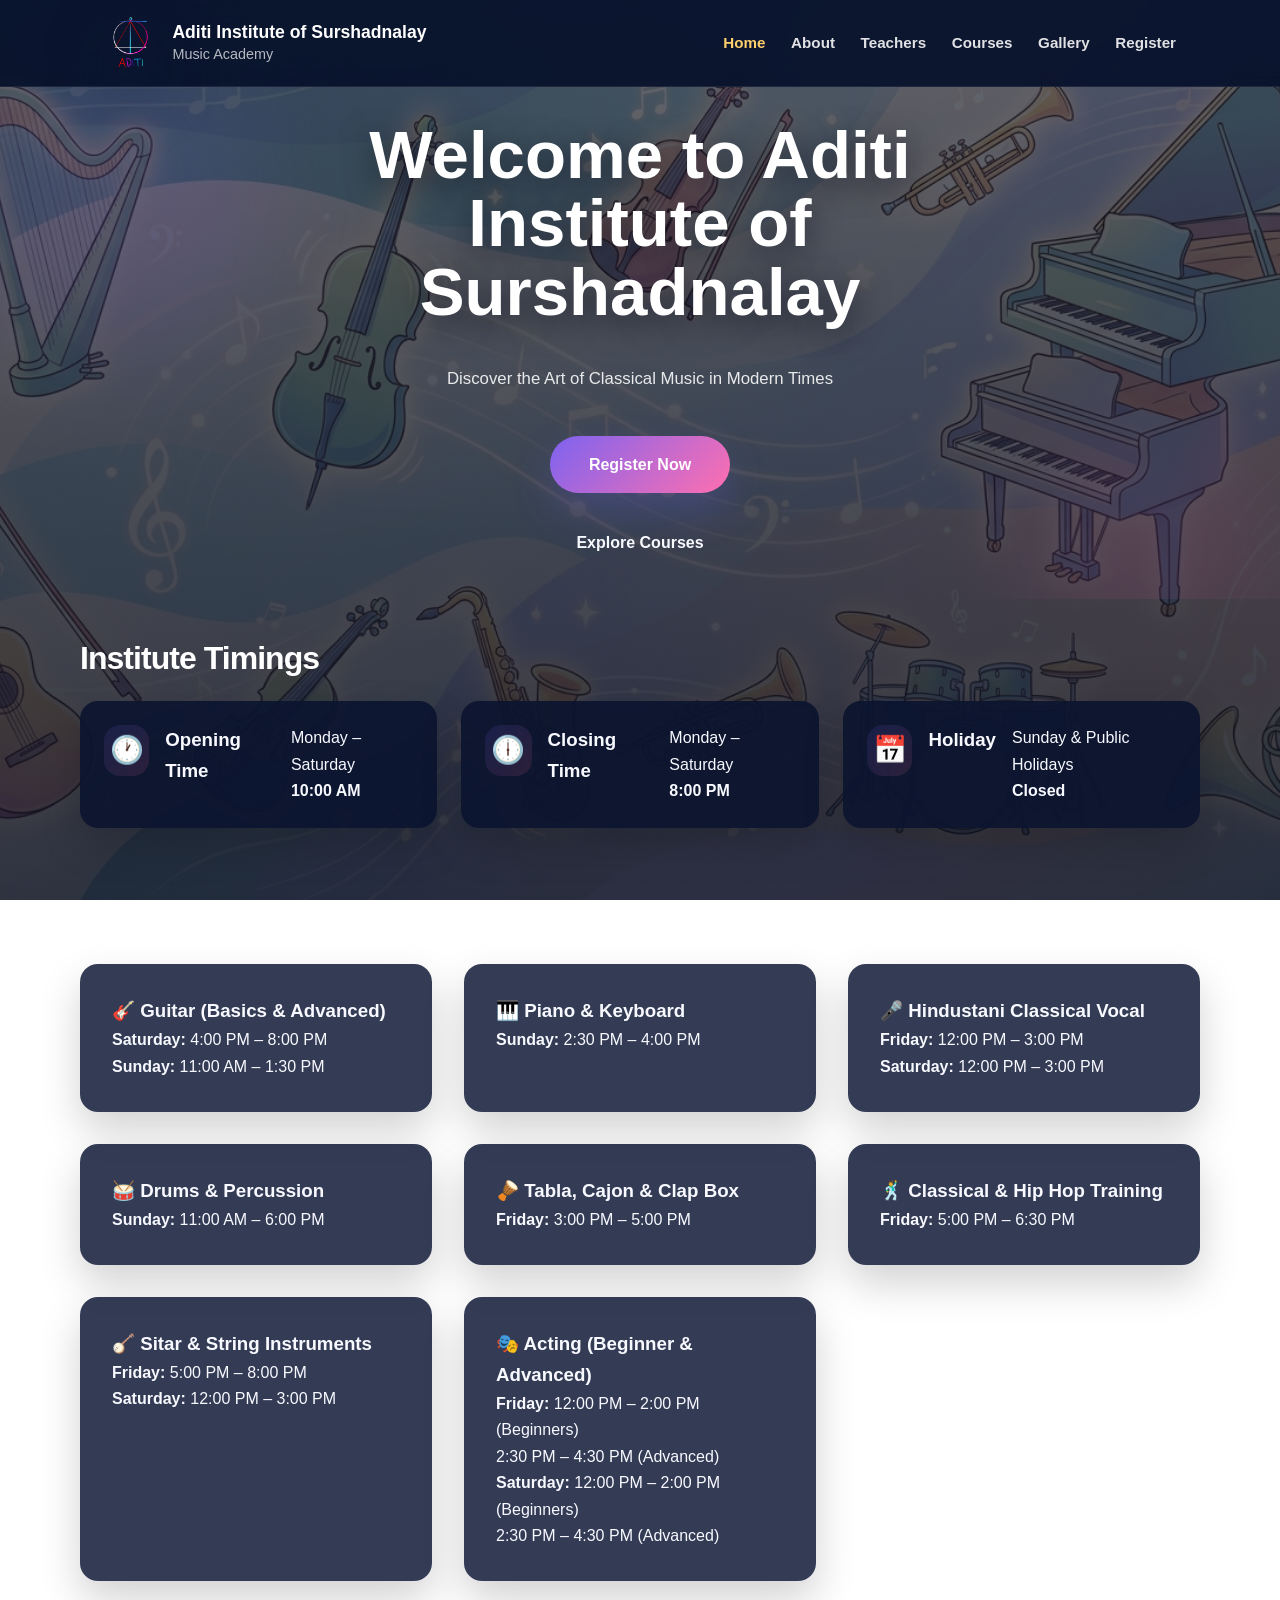
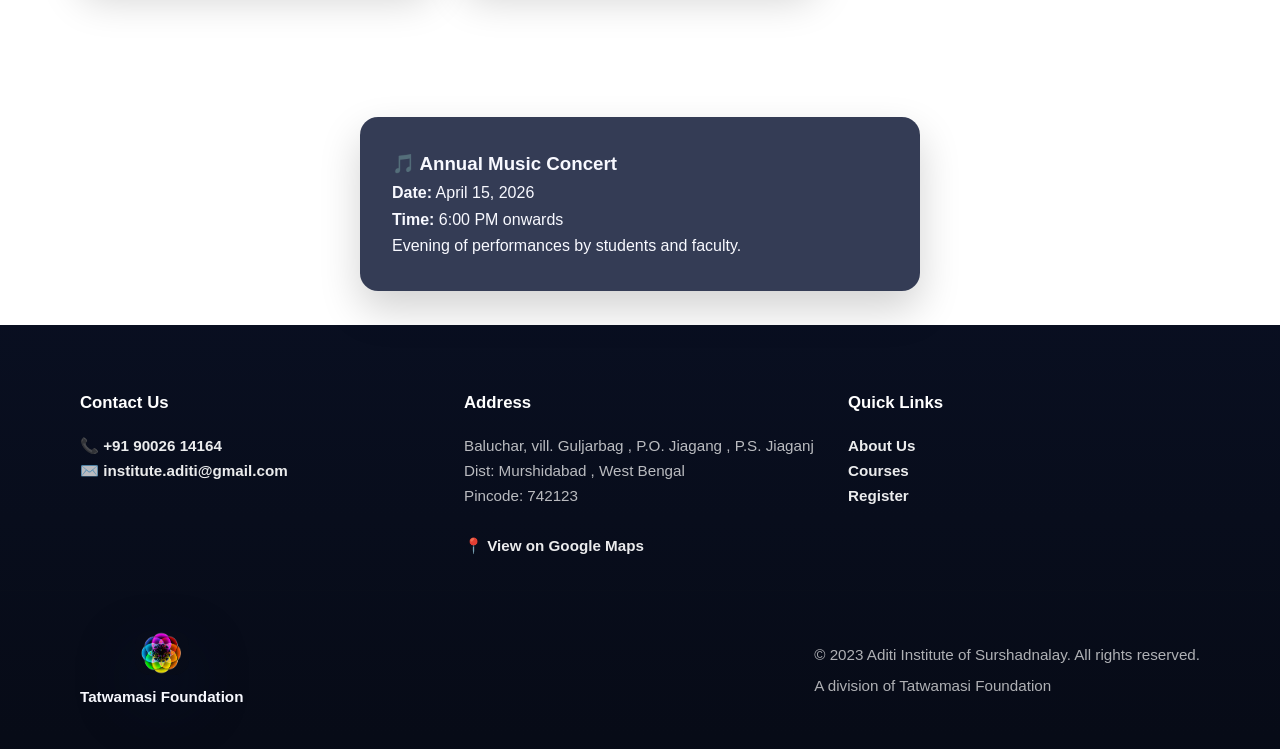
==== index.html @ 3c6cc8d9 "Initial commit" ====
<!DOCTYPE html>
<html lang="en">

<head>
    <meta charset="UTF-8">
    <meta name="viewport" content="width=device-width, initial-scale=1.0">
    <title>Aditi Institute of Surshadnalay - Music Academy</title>
    <link rel="stylesheet" href="css/style.css">
</head>

<body>
    <!-- Navigation Bar -->
    <nav>
        <div class="nav-container">
                        <div class="logos">
                <img src="images/Aditi.png" alt="Aditi Institute of Surshadnalay logo" class="nav-logo" />
                <div class="logo">
                    <div class="logo-text-1">Aditi Institute of Surshadnalay</div>
                    <div class="logo-text-2">Music Academy</div>
                </div>
            </div>
            <button class="hamburger" id="hamburger" aria-label="Toggle menu" aria-expanded="false">
                <span></span>
                <span></span>
                <span></span>
            </button>
            <ul class="nav-links" id="navLinks">
                <li><a href="index.html" class="active">Home</a></li>
                <li><a href="about.html">About</a></li>
                <li><a href="teachers.html">Teachers</a></li>
                <li><a href="courses.html">Courses</a></li>
                <li><a href="gallery.html">Gallery</a></li>
                <li><a href="register.html">Register</a></li>
            </ul>
        </div>
    </nav>

    <!-- Hero -->
    <section class="hero">
        <div class="hero-content">
            <h1>Welcome to Aditi Institute of Surshadnalay</h1>
            <p>Discover the Art of Classical Music in Modern Times</p>
            <a href="register.html" class="cta-button primary">Register Now</a>
            <a href="courses.html" class="cta-button">Explore Courses</a>
        </div>
    </section>

    <!-- Timings -->
    <section class="container">
        <h2 class="section-title">Institute Timings</h2>

        <div class="info-grid">
            <div class="info-box">
                <div class="info-icon">🕐</div>
                <h3>Opening Time</h3>
                <p>Monday – Saturday<br><strong>10:00 AM</strong></p>
            </div>

            <div class="info-box">
                <div class="info-icon">🕕</div>
                <h3>Closing Time</h3>
                <p>Monday – Saturday<br><strong>8:00 PM</strong></p>
            </div>

            <div class="info-box">
                <div class="info-icon">📅</div>
                <h3>Holiday</h3>
                <p>Sunday & Public Holidays<br><strong>Closed</strong></p>
            </div>
        </div>
    </section>

    <!-- Subjects -->
    <section class="container">
        <h2 class="section-title">Subjects & Timings</h2>

        <div class="grid-container grid-3">

            <div class="card">
                <h3>🎸 Guitar (Basics & Advanced)</h3>
                <p><strong>Saturday:</strong> 4:00 PM – 8:00 PM</p>
                <p><strong>Sunday:</strong> 11:00 AM – 1:30 PM</p>
            </div>

            <div class="card">
                <h3>🎹 Piano & Keyboard</h3>
                <p><strong>Sunday:</strong> 2:30 PM – 4:00 PM</p>
            </div>

            <div class="card">
                <h3>🎤 Hindustani Classical Vocal</h3>
                <p><strong>Friday:</strong> 12:00 PM – 3:00 PM</p>
                <p><strong>Saturday:</strong> 12:00 PM – 3:00 PM</p>
            </div>

            <div class="card">
                <h3>🥁 Drums & Percussion</h3>
                <p><strong>Sunday:</strong> 11:00 AM – 6:00 PM</p>
            </div>

            <div class="card">
                <h3>🪘 Tabla, Cajon & Clap Box</h3>
                <p><strong>Friday:</strong> 3:00 PM – 5:00 PM</p>
            </div>

            <div class="card">
                <h3>🕺 Classical & Hip Hop Training</h3>
                <p><strong>Friday:</strong> 5:00 PM – 6:30 PM</p>
            </div>

            <div class="card">
                <h3>🪕 Sitar & String Instruments</h3>
                <p><strong>Friday:</strong> 5:00 PM – 8:00 PM</p>
                <p><strong>Saturday:</strong> 12:00 PM – 3:00 PM</p>
            </div>

            <div class="card">
                <h3>🎭 Acting (Beginner & Advanced)</h3>
                <p><strong>Friday:</strong> 12:00 PM – 2:00 PM (Beginners)<br>
                   2:30 PM – 4:30 PM (Advanced)</p>
                <p><strong>Saturday:</strong> 12:00 PM – 2:00 PM (Beginners)<br>
                   2:30 PM – 4:30 PM (Advanced)</p>
            </div>

        </div>
    </section>

    <!-- Events -->
    <section class="container">
        <h2 class="section-title">Upcoming Events</h2>

        <div class="grid-container grid-3">
            <div class="card">
                <h3>🎵 Annual Music Concert</h3>
                <p><strong>Date:</strong> April 15, 2026</p>
                <p><strong>Time:</strong> 6:00 PM onwards</p>
                <p>Evening of performances by students and faculty.</p>
            </div>
        </div>
    </section>


    <!-- Footer -->
    <footer>
        <div class="footer-content">
            <div class="footer-section">
                <h3>Contact Us</h3>
                <p>📞 <a href="tel:+919002614164">+91 90026 14164</a></p>
                <p>✉️ <a href="mailto:institute.aditi@gmail.com">institute.aditi@gmail.com</a></p>
            </div>
            <div class="footer-section">
                <h3>Address</h3>
                    <p> Baluchar, vill. Guljarbag , P.O. Jiagang , P.S. Jiaganj <br>
                     Dist: Murshidabad , West Bengal<br>
                     Pincode: 742123<br>
                    <br>
                   <a href="https://maps.app.goo.gl/dd89khhMSB8v2PuB8" target="_blank">📍 View on Google Maps</a>
                    </p>
            </div>
            <div class="footer-section">
                <h3>Quick Links</h3>
                <p><a href="about.html">About Us</a></p>
                <p><a href="courses.html">Courses</a></p>
                <p><a href="register.html">Register</a></p>
            </div>
        </div>
        <div class="footer-divider"></div>
                <div class="footer-bottom">
            <div class="footer-brand">
                <img src="images/Tatwamasi%20Foundation.png" alt="Tatwamasi Foundation logo" />
                <p class="footer-brand-name">Tatwamasi Foundation</p>
            </div>
            <div class="footer-text">
                <p>© 2023 Aditi Institute of Surshadnalay. All rights reserved.</p>
                <p>A division of Tatwamasi Foundation</p>
            </div>
        </div>
    </footer>
    <script>
        const hamburger = document.getElementById('hamburger');
        const navLinks = document.getElementById('navLinks');
        
        hamburger.addEventListener('click', function() {
            hamburger.classList.toggle('active');
            navLinks.classList.toggle('active');
            hamburger.setAttribute('aria-expanded', hamburger.classList.contains('active'));
        });
        
        // Close menu when a link is clicked
        navLinks.querySelectorAll('a').forEach(link => {
            link.addEventListener('click', function() {
                hamburger.classList.remove('active');
                navLinks.classList.remove('active');
                hamburger.setAttribute('aria-expanded', 'false');
            });
        });
    </script>
</body> 

</html>
---- css/style.css ----
/* Modern Music School Landing Page Styles */

:root {
  --color-primary: #7d63f0;
  --color-secondary: #ff6fb0;
  --color-accent: #ffcf6b;
  --color-bg: #061129;
  --color-surface: rgba(6, 16, 36, 0.86);
  --color-surface-strong: rgba(255, 255, 255, 0.96);
  --color-text: #f8f9ff;
  --color-muted: rgba(255,255,255,0.78);
  --shadow-soft: 0 24px 60px rgba(8, 22, 56, 0.35);
  --shadow-card: 0 18px 40px rgba(0, 0, 0, 0.18);
  --radius: 28px;
  --radius-sm: 18px;
  --max-width: 1180px;
}

/* Core Reset */
* {
  box-sizing: border-box;
  margin: 0;
  padding: 0;
}

html {
  scroll-behavior: smooth;
}

html,
body {
  overflow-x: hidden;
}

body {
  margin: 0;
  min-height: 100%;
  font-family: 'Poppins', sans-serif;
  /* darker overlay to improve contrast with background image */
  background: linear-gradient(180deg, rgba(5, 10, 31, 0.61), rgba(6, 10, 28, 0.81)),
              url("../images/background.jpg") center/cover no-repeat;
  background-attachment: fixed;
  color: var(--color-text);
  line-height: 1.65;
}

@media (max-width: 640px) {
  body {
    background-position: center top;
    background-attachment: scroll;
  }
}

img {
  max-width: 100%;
  display: block;
}

a {
  color: inherit;
  text-decoration: none;
}

button,
input,
textarea,
select {
  font: inherit;
}

/* Utility classes */
.container {
  width: min(1120px, calc(100% - 3rem));
  margin: 0 auto;
  padding: 4rem 0;
}

.section-title {
  font-size: clamp(2rem, 2.5vw, 3rem);
  margin: 0 0 1rem;
  letter-spacing: -0.03em;
  font-weight: 800;
  color: #fff;
}

.text-muted {
  color: var(--color-muted);
}

.card p,
.course-description,
.footer-section p,
.hero-content p,
.teacher-card p,
.clean-list li {
  overflow-wrap: anywhere;
  word-break: normal;
}

.btn,
.cta-button {
  display: inline-flex;
  align-items: center;
  justify-content: center;
  gap: 0.5rem;
  padding: 0.95rem 2rem;
  border-radius: 50px;
  border: none;
  cursor: pointer;
  font-weight: 700;
  transition: transform 0.35s ease, box-shadow 0.35s ease, filter 0.35s ease;
  text-decoration: none;
}

.btn-primary,
.cta-button.primary {
  color: #fff;
  background: linear-gradient(135deg, var(--color-primary), var(--color-secondary));
  box-shadow: 0 18px 40px rgba(108, 99, 255, 0.22);
}

.btn-secondary,
.cta-button.secondary {
  color: #fff;
  background: linear-gradient(135deg, #ffd166, #ff8da8);
  box-shadow: 0 18px 34px rgba(255, 101, 132, 0.18);
}

.btn:hover,
.cta-button:hover {
  transform: translateY(-2px) scale(1.02);
}

.btn:focus,
.cta-button:focus {
  outline: none;
  box-shadow: 0 0 0 4px rgba(108, 99, 255, 0.14);
}

.card {
  position: relative;
  background: rgba(8, 18, 48, 0.82);
  border-radius: var(--radius-sm);
  padding: 2rem;
  box-shadow: var(--shadow-card);
  transition: transform 0.35s ease, box-shadow 0.35s ease;
  color: var(--color-text);
}

.card:hover {
  transform: translateY(-6px);
  box-shadow: 0 24px 45px rgba(0, 0, 0, 0.24);
}

.glass-card {
  background: rgba(12, 24, 56, 0.78);
  backdrop-filter: blur(18px);
  border: 1px solid rgba(255, 255, 255, 0.08);
}

.grid-container {
  display: grid;
  gap: 2rem;
}

.info-grid {
  display: grid;
  grid-template-columns: repeat(3, minmax(0, 1fr));
  gap: 1.5rem;
}

.grid-2 {
  grid-template-columns: repeat(2, minmax(0, 1fr));
}

.grid-3 {
  grid-template-columns: repeat(3, minmax(0, 1fr));
}

.grid-container.grid-3:has(> :only-child) {
  grid-template-columns: minmax(280px, 560px);
  justify-content: center;
}

.grid-4 {
  grid-template-columns: repeat(4, minmax(0, 1fr));
}

.section {
  padding: 5rem 0;
}

.section-bleed {
  padding: 5rem 0 3rem;
}

.fade-in {
  opacity: 0;
  transform: translateY(24px);
  animation: fadeInUp 0.9s ease forwards;
}

@keyframes fadeInUp {
  to {
    opacity: 1;
    transform: translateY(0);
  }
}

@keyframes float {
  0%, 100% {
    transform: translateY(0px);
  }
  50% {
    transform: translateY(-12px);
  }
}

/* Navigation */
nav {
  position: sticky;
  top: 0;
  z-index: 50;
  background: rgba(7, 17, 43, 0.92);
  backdrop-filter: blur(16px);
  border-bottom: 1px solid rgba(255, 255, 255, 0.08);
}

.nav-container {
  display: flex;
  align-items: center;
  justify-content: space-between;
  gap: 1rem;
  width: min(1120px, calc(100% - 3rem));
  margin: 0 auto;
  padding: 1rem 1.5rem;
}

.logos {
  display: flex;
  align-items: center;
  gap: 0.9rem;
  flex-shrink: 0;
  min-width: 0;
}

.nav-logo {
  width: 54px;
  height: 54px;
  object-fit: contain;
  object-position: center;
  background: rgba(0, 0, 0, 0);
  border-radius: 14px;
  box-shadow: var(--shadow-soft);
}

.logo {
  display: flex;
  flex-direction: column;
  gap: 0.1rem;
  min-width: 0;
}

.logo-text-1 {
  font-size: 1.1rem;
  font-weight: 800;
  color: #fff;
  line-height: 1.2;
  overflow-wrap: anywhere;
}

.logo-text-2 {
  font-size: 0.9rem;
  color: rgba(255, 255, 255, 0.7);
  line-height: 1.3;
}

.nav-links {
  display: flex;
  align-items: center;
  gap: 1.6rem;
  padding: 0;
  margin: 0;
  list-style: none;
}

.nav-links a {
  font-size: 0.95rem;
  font-weight: 600;
  color: rgba(255, 255, 255, 0.88);
  padding: 0.5rem 0;
  transition: color 0.3s ease, transform 0.3s ease;
}

.nav-links a:hover,
.nav-links a.active {
  color: var(--color-accent);
  font-weight: 700;
  transform: translateY(-1px);
}

/* Hamburger Menu Button */
.hamburger {
  display: none;
  flex-direction: column;
  gap: 5px;
  background: none;
  border: none;
  cursor: pointer;
  padding: 0.5rem;
  align-items: center;
  justify-content: center;
  transition: transform 0.3s ease;
}

.hamburger:hover {
  transform: scale(1.1);
}

.hamburger span {
  width: 26px;
  height: 3px;
  background-color: var(--color-text);
  border-radius: 2px;
  transition: all 0.3s ease;
  display: block;
}

.hamburger.active span:nth-child(1) {
  transform: rotate(45deg) translate(9px, 9px);
}

.hamburger.active span:nth-child(2) {
  opacity: 0;
}

.hamburger.active span:nth-child(3) {
  transform: rotate(-45deg) translate(8px, -8px);
}

/* Desktop Navigation */
@media (min-width: 901px) {
  .hamburger {
    display: none !important;
  }

  .nav-links {
    position: static !important;
    max-height: none !important;
    background: none !important;
    backdrop-filter: none !important;
    flex-direction: row !important;
    width: auto !important;
    gap: 1.6rem !important;
    padding: 0 !important;
    border-bottom: none !important;
    overflow: visible !important;
  }

  .nav-links li {
    width: auto !important;
    list-style: none;
  }

  .nav-links a {
    padding: 0.5rem 0 !important;
    border-bottom: none !important;
  }
}

/* Hero Section */
.hero {
  min-height: clamp(55vh, 65vh, 80vh);
  display: grid;
  place-items: center;
  padding: 4rem 0 3rem;
  position: relative;
  overflow: hidden;
}

.hero::before,
.hero::after {
  content: '';
  position: absolute;
  border-radius: 50%;
  filter: blur(60px);
  opacity: 0.55;
}

.hero::before {
  width: 320px;
  height: 320px;
  top: -60px;
  left: -50px;
  background: rgba(139, 103, 255, 0.22);
}

.hero::after {
  width: 240px;
  height: 240px;
  bottom: -70px;
  right: 10px;
  background: rgba(255, 90, 184, 0.18);
}

.hero-content {
  display: grid;
  place-items: center;
  gap: 1.75rem;
  width: min(760px, calc(100% - 2rem));
  margin: 0 auto;
  text-align: center;
  position: relative;
  z-index: 1;
  padding: 0 1rem;
}

.hero-content h1 {
  font-size: clamp(3rem, 6vw, 4.2rem);
  margin: 0;
  line-height: 1.02;
  color: #fff;
  text-shadow: 0 8px 30px rgba(3,8,20,0.55);
}

.hero-content p {
  margin: 1.4rem 0 2rem;
  font-size: 1.05rem;
  color: rgba(255, 255, 255, 0.88);
  max-width: 42rem;
  line-height: 1.75;
}

.hero-content .cta-button {
  min-width: 180px;
}

.hero-badge {
  position: absolute;
  bottom: -10px;
  left: -10px;
  background: rgba(255, 255, 255, 0.08);
  border: 1px solid rgba(255, 255, 255, 0.12);
  border-radius: 24px;
  padding: 1rem 1.2rem;
  box-shadow: var(--shadow-card);
  display: inline-flex;
  align-items: center;
  gap: 0.75rem;
}

.hero-badge span {
  font-size: 0.9rem;
  font-weight: 700;
  color: var(--color-accent);
}

/* Features Section */
.features {
  padding-top: 3rem;
}

.feature-card {
  padding: 2rem;
  min-height: 280px;
}

.feature-card h3 {
  margin: 1.3rem 0 0.8rem;
  font-size: 1.35rem;
}

.feature-card p {
  margin: 0;
  color: var(--color-muted);
}

.info-box {
  display: flex;
  align-items: flex-start;
  gap: 1rem;
  background: rgba(11, 20, 47, 0.92);
  border-radius: var(--radius-sm);
  padding: 1.5rem;
  box-shadow: var(--shadow-card);
}

.info-icon {
  font-size: 1.7rem;
  width: 3.2rem;
  height: 3.2rem;
  display: grid;
  place-items: center;
  border-radius: 16px;
  background: linear-gradient(135deg, rgba(108, 99, 255, 0.12), rgba(255, 101, 132, 0.12));
}

/* Teacher page */
.teacher-card {
  display: grid;
  gap: 1rem;
  text-align: center;
  border-radius: var(--radius-sm);
  padding: 2rem;
  box-shadow: var(--shadow-card);
}

.teacher-image-container {
  width: 110px;
  height: 110px;
  margin: 0 auto;
  border-radius: 24px;
  overflow: hidden;
  background: linear-gradient(135deg, rgba(108, 99, 255, 0.12), rgba(255, 101, 132, 0.12));
  display: grid;
  place-items: center;
}

.teacher-image {
  width: 100%;
  height: 100%;
  object-fit: cover;
  display: block;
}

.teacher-name {
  margin: 0;
  font-size: 1.2rem;
  font-weight: 700;
}

.teacher-subject {
  margin: 0;
  color: var(--color-secondary);
  font-weight: 600;
}

/* Course page */
.courses-grid {
  display: grid;
  grid-template-columns: repeat(auto-fit, minmax(280px, 1fr));
  gap: 1.75rem;
}

.course-card {
  background: rgba(10, 20, 48, 0.94);
  border-radius: var(--radius-sm);
  padding: 2rem;
  box-shadow: var(--shadow-card);
  transition: transform 0.35s ease, box-shadow 0.35s ease;
  color: var(--color-text);
}

.course-card:hover {
  transform: translateY(-6px);
  box-shadow: 0 24px 45px rgba(0, 0, 0, 0.22);
}

.course-title {
  font-size: 1.25rem;
  font-weight: 800;
  color: #fff;
  margin-bottom: 0.85rem;
}

.course-description {
  margin: 0 0 1.2rem;
  color: rgba(255, 255, 255, 0.78);
  line-height: 1.75;
}

.course-info {
  display: flex;
  flex-wrap: wrap;
  gap: 0.75rem;
}

.course-timing,
.course-level {
  display: inline-flex;
  align-items: center;
  gap: 0.4rem;
  padding: 0.65rem 0.9rem;
  border-radius: 999px;
  background: rgba(139, 103, 255, 0.14);
  color: var(--color-accent);
  font-size: 0.95rem;
  font-weight: 600;
}

/* Gallery page */
.gallery-grid {
  display: grid;
  grid-template-columns: repeat(auto-fit, minmax(200px, 1fr));
  gap: 1.75rem;
  padding: 1rem 0;
  align-items: stretch;
}

.gallery-item {
  position: relative;
  border-radius: 12px;
  overflow: hidden;
  box-shadow: 0 8px 28px rgba(0, 0, 0, 0.28);
  cursor: pointer;
  transition: transform 0.28s ease, box-shadow 0.28s ease, border-color 0.28s ease;
  border: 1px solid rgba(255, 255, 255, 0.08);
  background: rgba(255, 255, 255, 0.03);
  z-index: 1;
  display: block;
  padding: 0;
  box-sizing: border-box;
  width: 100%;
  aspect-ratio: 4 / 3; /* uniform tile shape */
}

.gallery-item img {
  width: 100%;
  height: 100%;
  max-width: 100%;
  display: block;
  object-fit: cover; /* cropped, fills tile and keeps tiles separate */
  transition: transform 0.28s ease, filter 0.28s ease;
}

.gallery-overlay {
  z-index: 2;
}

.gallery-item::before {
  /* subtle separator to prevent visuals from blending */
  content: '';
  position: absolute;
  inset: 0;
  border-radius: 12px;
  pointer-events: none;
}

/* Make the first item in each 4-item group larger and span rows/columns */
.gallery-item.large-tile {
  grid-column: span 2;
  grid-row: span 2;
}

/* Apply large-tile behavior only on wide viewports to avoid packing issues */
@media (min-width: 1000px) {
  .gallery-item.large-tile {
    grid-column: span 2;
    grid-row: span 2;
  }
}

@media (max-width: 999px) {
  .gallery-item.large-tile {
    grid-column: span 1;
    grid-row: span 1;
  }
}

.gallery-item:hover img {
  transform: scale(1.015);
}

.gallery-item:hover {
  transform: translateY(-6px);
  box-shadow: 0 18px 42px rgba(0, 0, 0, 0.34);
  border-color: rgba(139, 103, 255, 0.14);
}

.gallery-overlay {
  position: absolute;
  inset: 0;
  background: linear-gradient(180deg, rgba(0, 0, 0, 0) 60%, rgba(6,12,24,0.78) 100%);
  opacity: 0;
  transform: translateY(12px);
  transition: opacity 0.36s ease, transform 0.36s ease;
  display: grid;
  place-items: end center;
  padding: 1.25rem;
  pointer-events: none;
  backdrop-filter: blur(4px);
}

.gallery-item:hover .gallery-overlay {
  opacity: 1;
  transform: translateY(0);
}

.gallery-overlay-text,
.gallery-overlay span {
  color: #fff;
  font-weight: 700;
  text-align: center;
  font-size: 1rem;
}

.lightbox-overlay {
  position: fixed;
  inset: 0;
  background: rgba(4, 10, 28, 0.95);
  z-index: 1000;
  display: none;
  place-items: center;
  padding: 1.5rem;
  cursor: zoom-out;
}

.lightbox-overlay.active {
  display: grid;
}

body.lightbox-open {
  overflow: hidden;
}

.lightbox-content {
  max-width: 1000px;
  width: 100%;
  max-height: 100%;
  display: grid;
  gap: 1rem;
  align-items: center;
  justify-items: center;
}

.lightbox-content img {
  max-width: 100%;
  max-height: 85vh;
  object-fit: contain;
  border-radius: 24px;
  box-shadow: var(--shadow-card);
}

.lightbox-caption {
  color: rgba(255, 255, 255, 0.92);
  font-size: 1rem;
  text-align: center;
  line-height: 1.5;
}

.lightbox-close {
  position: absolute;
  top: 1.2rem;
  right: 1.2rem;
  width: 44px;
  height: 44px;
  border-radius: 50%;
  border: none;
  background: rgba(255, 255, 255, 0.12);
  color: #fff;
  font-size: 1.2rem;
  cursor: pointer;
}

.lightbox-close:hover {
  background: rgba(255, 255, 255, 0.2);
}


/* About Section */
.about-content {
  display: grid;
  grid-template-columns: 1.05fr 0.95fr;
  gap: 3rem;
  align-items: center;
}

.about-text h2,
.about-text p {
  margin: 0;
}

.about-text p {
  margin: 1.4rem 0;
  color: var(--color-muted);
}

.clean-list {
  list-style: none;
  padding: 0;
  margin: 1.5rem 0 0;
  display: grid;
  gap: 0.9rem;
}

.clean-list li {
  padding-left: 1.4rem;
  position: relative;
  color: var(--color-text);
}

.clean-list li::before {
  content: '•';
  position: absolute;
  left: 0;
  color: var(--color-secondary);
}

.about-image {
  border-radius: 32px;
  overflow: hidden;
  box-shadow: var(--shadow-soft);
}

/* Teachers / Courses / Testimonials */
.team-grid,
.course-grid,
.testimonial-grid {
  display: grid;
  gap: 1.75rem;
}

.card-hero {
  display: grid;
  gap: 1rem;
}

.card-hero h3 {
  margin: 0;
}

.card-hero p {
  margin: 0;
  color: var(--color-muted);
}

.testimonial-card {
  padding: 2rem;
}

.testimonial-avatar {
  width: 72px;
  height: 72px;
  border-radius: 22px;
  margin-bottom: 1.2rem;
  background: linear-gradient(135deg, rgba(108, 99, 255, 0.16), rgba(255, 101, 132, 0.14));
  display: grid;
  place-items: center;
  font-size: 1.5rem;
}

.testimonial-card p {
  margin: 0 0 1rem;
  color: var(--color-muted);
}

.testimonial-card .author {
  font-weight: 700;
  color: var(--color-text);
}

/* Footer */
footer {
  background: linear-gradient(180deg, rgba(4,10,28,0.98), rgba(2,6,18,0.98));
  padding: 4rem 0 2.5rem;
}

.footer-content {
  width: min(1120px, calc(100% - 3rem));
  margin: 0 auto;
  display: grid;
  grid-template-columns: repeat(3, minmax(0, 1fr));
  gap: 2rem;
  align-items: start;
}

/* Accent outline for focused gallery items for clearer separation */
.gallery-item:focus {
  outline: 3px solid rgba(125,99,240,0.12);
  outline-offset: 4px;
}

.footer-section {
  min-width: 0;
}

.footer-section h3,
.footer-section h4 {
  margin-bottom: 1rem;
  font-size: 1.05rem;
  color: #fff;
}

.footer-section p,
.footer-section li {
  color: rgba(255, 255, 255, 0.72);
  font-size: 0.95rem;
}

.footer-section a {
  color: rgba(255, 255, 255, 0.92);
  font-weight: 600;
  transition: color 0.25s ease, transform 0.25s ease;
  display: inline-flex;
  align-items: center;
  gap: 0.35rem;
}

.footer-section a:hover {
  color: var(--color-primary);
  transform: translateX(2px);
}

.footer-section ul {
  padding: 0;
  margin: 0;
  list-style: none;
  display: grid;
  gap: 0.75rem;
}

.footer-brand {
  display: flex;
  flex-direction: column;
  align-items: center;
  gap: 0.55rem;
}

.footer-brand img {
  width: 54px;
  height: auto;
  border-radius: 14px;
  box-shadow: var(--shadow-soft);
}

.footer-brand-name {
  margin: 0;
  font-weight: 700;
  color: var(--color-text);
  font-size: 0.95rem;
  text-align: center;
}

.footer-text {
  display: grid;
  gap: 0.35rem;
}

.footer-divider {
  height: 1px;
  background: rgba(34, 34, 34, 0.08);
  margin: 2rem 0 2.5rem;
}

.footer-bottom {
  width: min(1120px, calc(100% - 3rem));
  margin: 0 auto;
  display: flex;
  align-items: center;
  justify-content: space-between;
  flex-wrap: wrap;
  gap: 1rem;
  color: rgba(255, 255, 255, 0.68);
}

.footer-bottom p {
  margin: 0;
  font-size: 0.95rem;
}

@media (max-width: 640px) {
  .footer-bottom {
    flex-direction: column;
    align-items: flex-start;
  }
}

@media (max-width: 900px) {
  .nav-container {
    padding: 0.9rem 1rem;
    flex-wrap: nowrap;
    gap: 0.6rem;
  }

  .hamburger {
    display: flex;
    margin-left: auto;
    z-index: 51;
    flex-shrink: 0;
  }

  .nav-links {
    position: absolute;
    top: 100%;
    left: 0;
    right: 0;
    background: rgba(7, 17, 43, 0.98);
    backdrop-filter: blur(16px);
    flex-direction: column;
    width: 100%;
    gap: 0;
    padding: 0;
    margin: 0;
    max-height: 0;
    overflow: hidden;
    transition: max-height 0.4s ease;
    border-bottom: 1px solid rgba(255, 255, 255, 0.08);
  }

  .nav-links.active {
    max-height: 420px;
    padding: 0.75rem 0;
  }

  .nav-links li {
    width: 100%;
    list-style: none;
  }

  .nav-links a {
    display: block;
    padding: 0.9rem 1.4rem;
    border-bottom: 1px solid rgba(255, 255, 255, 0.05);
    font-size: 0.95rem;
  }

  .nav-links li:last-child a {
    border-bottom: none;
  }

  .logo-text-1 {
    font-size: 0.95rem;
  }

  .logo-text-2 {
    font-size: 0.78rem;
  }

  .nav-logo {
    width: 44px;
    height: 44px;
  }
}

@media (min-width: 901px) {
  .container {
    padding: 2.75rem 0;
  }

  .hero {
    min-height: clamp(48vh, 58vh, 72vh);
    padding: 2.75rem 0 2.25rem;
  }
}

@media (min-width: 1200px) {
  .container {
    padding: 2.1rem 0;
  }

  .section {
    padding: 3.25rem 0;
  }

  .section-bleed {
    padding: 3.25rem 0 2.2rem;
  }

  .hero {
    min-height: clamp(42vh, 50vh, 62vh);
    padding: 2.1rem 0 1.7rem;
  }

  .hero-content {
    gap: 1.35rem;
  }

  .hero-content p {
    margin: 1rem 0 1.35rem;
  }
}

/* Responsive Layout */
@media (max-width: 1024px) {
  .about-content,
  .info-grid,
  .grid-3,
  .grid-4 {
    grid-template-columns: repeat(2, minmax(0, 1fr));
  }

  .footer-content {
    grid-template-columns: 1fr;
  }

  .hero-content {
    width: min(820px, calc(100% - 2rem));
  }
}

@media (max-width: 820px) {
  .info-grid,
  .grid-2,
  .grid-3,
  .grid-4,
  .about-content {
    grid-template-columns: 1fr;
  }

  .hero {
    padding-top: 5rem;
    min-height: auto;
  }

  .hero-content h1 {
    font-size: clamp(2.5rem, 7vw, 3.5rem);
  }

  .hero-content {
    gap: 2rem;
  }

  .hero-image {
    order: -1;
  }

  .info-box {
    flex-direction: column;
    align-items: flex-start;
  }

  .gallery-grid {
    grid-template-columns: repeat(auto-fit, minmax(240px, 1fr));
    gap: 1.5rem;
  }
}

@media (max-width: 640px) {
  .container {
    width: min(100%, calc(100% - 1.5rem));
  }

  .hero {
    padding: 4rem 0 2rem;
  }

  .hero-content .cta-button {
    width: 100%;
    justify-content: center;
  }

  .card,
  .feature-card,
  .testimonial-card,
  .info-box,
  .footer-section {
    padding: 1.7rem;
  }

  .section-title {
    font-size: 2.4rem;
  }

  .gallery-grid {
    grid-template-columns: repeat(auto-fit, minmax(200px, 1fr));
    gap: 1.5rem;
  }

  .gallery-item {
    aspect-ratio: 1 / 1;
    border-radius: 12px;
    border-width: 1px;
  }

  .gallery-overlay span {
    font-size: 0.9rem;
    padding: 0.5rem;
  }

  .section-title {
    font-size: clamp(1.7rem, 8.5vw, 2.2rem);
  }

  .form-container {
    padding: 1.35rem;
  }

  .checkbox-group {
    align-items: flex-start;
  }

  .form-submit {
    width: 100%;
  }
}

@media (max-width: 420px) {
  .container {
    width: min(100%, calc(100% - 1rem));
  }

  .hero-content {
    width: min(100%, calc(100% - 1rem));
    padding: 0 0.35rem;
  }

  .card,
  .feature-card,
  .testimonial-card,
  .info-box,
  .footer-section {
    padding: 1.2rem;
  }

  .course-card {
    padding: 1.25rem;
  }

  .gallery-grid {
    grid-template-columns: 1fr;
  }
}

/* Additional page-specific helpers */
.hero-subtitle,
.feature-subtitle,
.section-subtitle {
  display: inline-block;
  margin-bottom: 1rem;
  font-weight: 700;
  color: var(--color-secondary);
  letter-spacing: 0.08em;
  text-transform: uppercase;
  font-size: 0.82rem;
}

.text-center {
  text-align: center;
}

.mb-2 {
  margin-bottom: 2rem;
}

.mt-0 {
  margin-top: 0;
}

/* Form styles */
form {
  display: grid;
  gap: 1.5rem;
}

fieldset {
  border: none;
  padding: 0;
}

.form-container {
  background: rgba(11, 19, 47, 0.95);
  border-radius: var(--radius);
  padding: 2.5rem;
  box-shadow: var(--shadow-soft);
  width: 100%;
  max-width: 980px;
  margin: 0 auto;
}

.form-container h2 {
  margin-top: 0;
  font-size: clamp(2rem, 2.3vw, 2.6rem);
}

.form-group {
  display: grid;
  gap: 0.75rem;
}

.form-group label {
  font-weight: 600;
  color: var(--color-text);
}

.form-group input,
.form-group select,
.form-group textarea {
  width: 100%;
  border: 1px solid rgba(255, 255, 255, 0.12);
  padding: 1rem 1.1rem;
  border-radius: 18px;
  background: rgba(255, 255, 255, 0.06);
  color: var(--color-text);
  transition: border-color 0.3s ease, box-shadow 0.3s ease;
}

.form-group select option[disabled] {
  color: rgba(255, 255, 255, 0.65);
}

.form-group input:focus,
.form-group select:focus,
.form-group textarea:focus {
  outline: none;
  border-color: var(--color-primary);
  box-shadow: 0 0 0 4px rgba(108, 99, 255, 0.08);
}

.form-group textarea {
  min-height: 160px;
  resize: vertical;
}

.checkbox-group {
  display: flex;
  align-items: center;
  gap: 0.75rem;
  margin-bottom: 2rem;
}

.checkbox-group input[type="checkbox"] {
  width: auto;
  margin: 0;
}

.checkbox-group label {
  margin: 0;
  font-weight: 500;
}

.form-submit {
  width: fit-content;
  margin-top: 0.75rem;
  background: linear-gradient(135deg, var(--color-primary), var(--color-secondary));
  color: #fff;
  border: none;
  padding: 1rem 1.8rem;
  border-radius: 999px;
  cursor: pointer;
  font-weight: 700;
  box-shadow: 0 18px 40px rgba(139, 103, 255, 0.22);
  transition: transform 0.25s ease, opacity 0.25s ease;
}

.form-submit:hover {
  transform: translateY(-1px);
  opacity: 0.97;
}
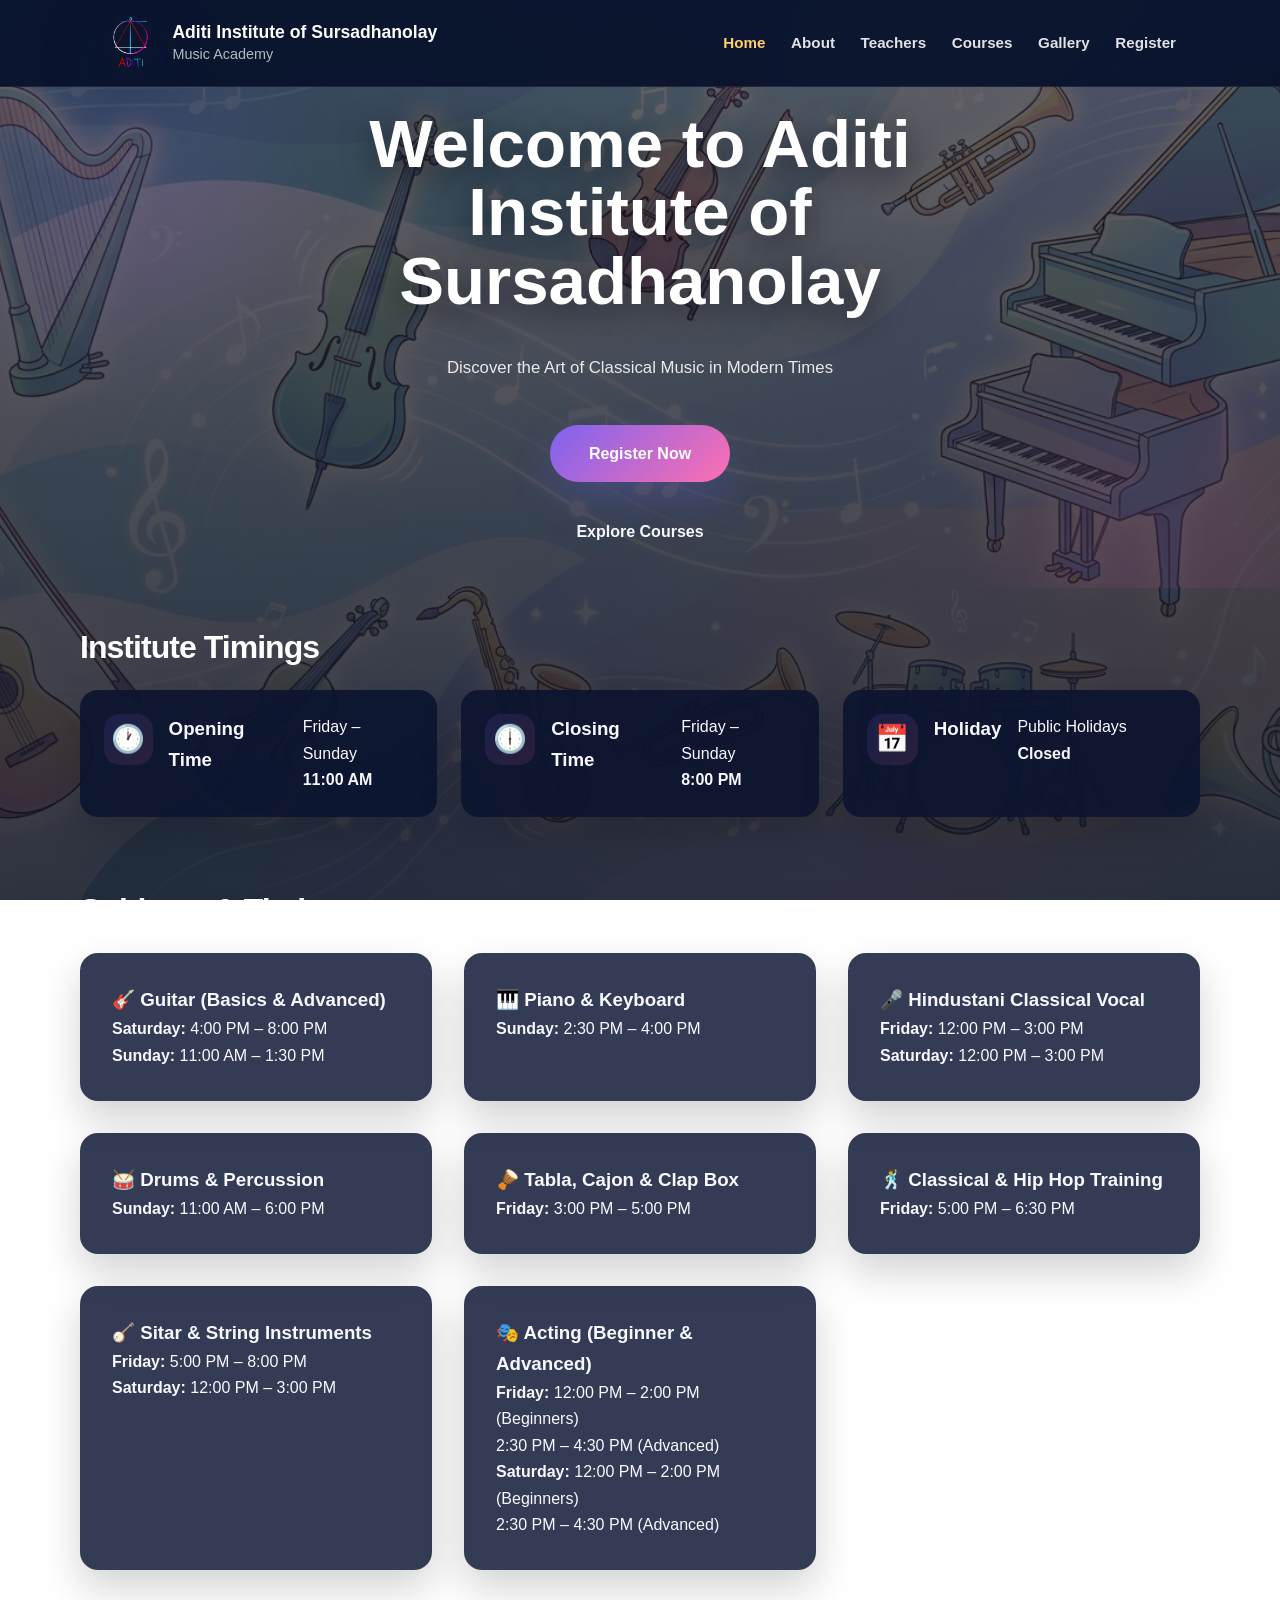
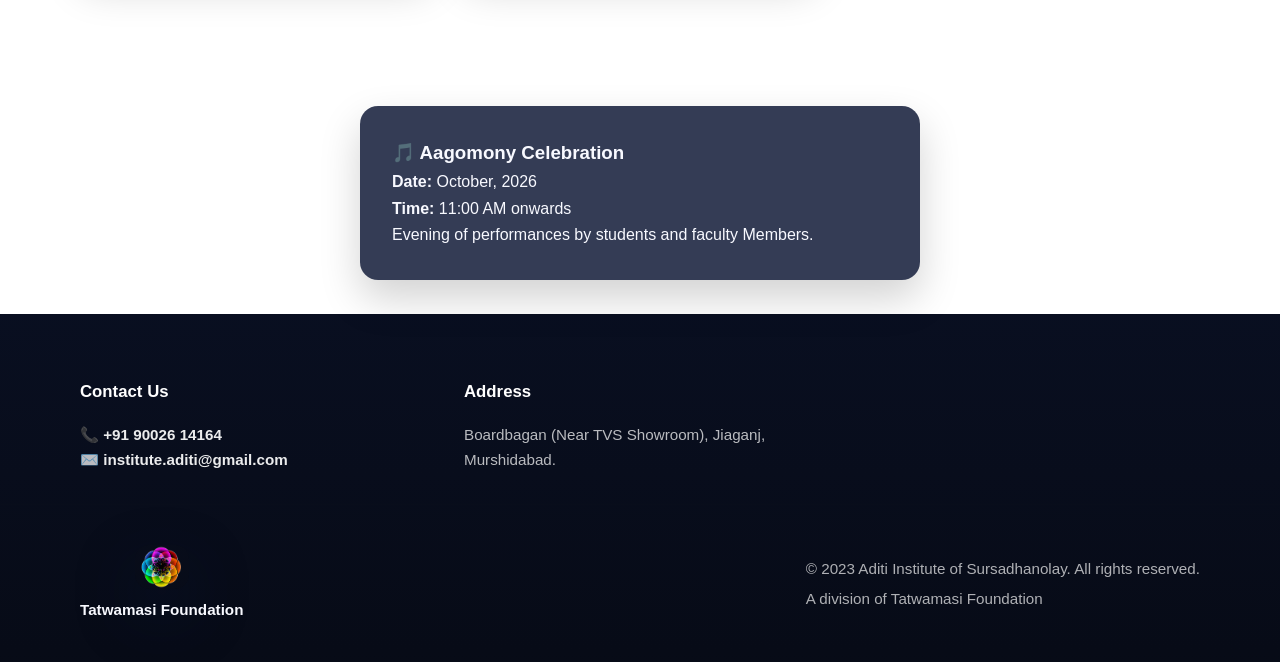
==== commit 80eb8ece: "Updated Codes" ====
--- a/index.html
+++ b/index.html
@@ -4,41 +4,17 @@
 <head>
     <meta charset="UTF-8">
     <meta name="viewport" content="width=device-width, initial-scale=1.0">
-    <title>Aditi Institute of Surshadnalay - Music Academy</title>
+    <title>Aditi Institute of Sursadhanolay - Music Academy</title>
     <link rel="stylesheet" href="css/style.css">
 </head>
 
 <body>
-    <!-- Navigation Bar -->
-    <nav>
-        <div class="nav-container">
-                        <div class="logos">
-                <img src="images/Aditi.png" alt="Aditi Institute of Surshadnalay logo" class="nav-logo" />
-                <div class="logo">
-                    <div class="logo-text-1">Aditi Institute of Surshadnalay</div>
-                    <div class="logo-text-2">Music Academy</div>
-                </div>
-            </div>
-            <button class="hamburger" id="hamburger" aria-label="Toggle menu" aria-expanded="false">
-                <span></span>
-                <span></span>
-                <span></span>
-            </button>
-            <ul class="nav-links" id="navLinks">
-                <li><a href="index.html" class="active">Home</a></li>
-                <li><a href="about.html">About</a></li>
-                <li><a href="teachers.html">Teachers</a></li>
-                <li><a href="courses.html">Courses</a></li>
-                <li><a href="gallery.html">Gallery</a></li>
-                <li><a href="register.html">Register</a></li>
-            </ul>
-        </div>
-    </nav>
+    <div id="site-header"></div>
 
     <!-- Hero -->
     <section class="hero">
         <div class="hero-content">
-            <h1>Welcome to Aditi Institute of Surshadnalay</h1>
+            <h1>Welcome to Aditi Institute of Sursadhanolay</h1>
             <p>Discover the Art of Classical Music in Modern Times</p>
             <a href="register.html" class="cta-button primary">Register Now</a>
             <a href="courses.html" class="cta-button">Explore Courses</a>
@@ -53,19 +29,19 @@
             <div class="info-box">
                 <div class="info-icon">🕐</div>
                 <h3>Opening Time</h3>
-                <p>Monday – Saturday<br><strong>10:00 AM</strong></p>
+                <p>Friday – Sunday<br><strong>11:00 AM</strong></p>
             </div>
 
             <div class="info-box">
                 <div class="info-icon">🕕</div>
                 <h3>Closing Time</h3>
-                <p>Monday – Saturday<br><strong>8:00 PM</strong></p>
+                <p>Friday – Sunday<br><strong>8:00 PM</strong></p>
             </div>
 
             <div class="info-box">
                 <div class="info-icon">📅</div>
                 <h3>Holiday</h3>
-                <p>Sunday & Public Holidays<br><strong>Closed</strong></p>
+                <p>Public Holidays<br><strong>Closed</strong></p>
             </div>
         </div>
     </section>
@@ -131,69 +107,40 @@
 
         <div class="grid-container grid-3">
             <div class="card">
-                <h3>🎵 Annual Music Concert</h3>
-                <p><strong>Date:</strong> April 15, 2026</p>
-                <p><strong>Time:</strong> 6:00 PM onwards</p>
-                <p>Evening of performances by students and faculty.</p>
+                <h3>🎵 Aagomony Celebration</h3>
+                <p><strong>Date:</strong> October, 2026</p>
+                <p><strong>Time:</strong> 11:00 AM onwards</p>
+                <p>Evening of performances by students and faculty Members.</p>
             </div>
         </div>
     </section>
 
 
-    <!-- Footer -->
-    <footer>
-        <div class="footer-content">
-            <div class="footer-section">
-                <h3>Contact Us</h3>
-                <p>📞 <a href="tel:+919002614164">+91 90026 14164</a></p>
-                <p>✉️ <a href="mailto:institute.aditi@gmail.com">institute.aditi@gmail.com</a></p>
-            </div>
-            <div class="footer-section">
-                <h3>Address</h3>
-                    <p> Baluchar, vill. Guljarbag , P.O. Jiagang , P.S. Jiaganj <br>
-                     Dist: Murshidabad , West Bengal<br>
-                     Pincode: 742123<br>
-                    <br>
-                   <a href="https://maps.app.goo.gl/dd89khhMSB8v2PuB8" target="_blank">📍 View on Google Maps</a>
-                    </p>
-            </div>
-            <div class="footer-section">
-                <h3>Quick Links</h3>
-                <p><a href="about.html">About Us</a></p>
-                <p><a href="courses.html">Courses</a></p>
-                <p><a href="register.html">Register</a></p>
-            </div>
-        </div>
-        <div class="footer-divider"></div>
-                <div class="footer-bottom">
-            <div class="footer-brand">
-                <img src="images/Tatwamasi%20Foundation.png" alt="Tatwamasi Foundation logo" />
-                <p class="footer-brand-name">Tatwamasi Foundation</p>
-            </div>
-            <div class="footer-text">
-                <p>© 2023 Aditi Institute of Surshadnalay. All rights reserved.</p>
-                <p>A division of Tatwamasi Foundation</p>
-            </div>
-        </div>
-    </footer>
+    <div id="site-footer"></div>
     <script>
-        const hamburger = document.getElementById('hamburger');
-        const navLinks = document.getElementById('navLinks');
-        
+    (async function(){
+      const hdr = await fetch('includes/header.html').then(r=>r.text());
+      document.getElementById('site-header').innerHTML = hdr;
+      const ftr = await fetch('includes/footer.html').then(r=>r.text());
+      document.getElementById('site-footer').innerHTML = ftr;
+
+      const hamburger = document.getElementById('hamburger');
+      const navLinks = document.getElementById('navLinks');
+      if(hamburger && navLinks){
         hamburger.addEventListener('click', function() {
-            hamburger.classList.toggle('active');
-            navLinks.classList.toggle('active');
-            hamburger.setAttribute('aria-expanded', hamburger.classList.contains('active'));
+          hamburger.classList.toggle('active');
+          navLinks.classList.toggle('active');
+          hamburger.setAttribute('aria-expanded', hamburger.classList.contains('active'));
         });
-        
-        // Close menu when a link is clicked
         navLinks.querySelectorAll('a').forEach(link => {
-            link.addEventListener('click', function() {
-                hamburger.classList.remove('active');
-                navLinks.classList.remove('active');
-                hamburger.setAttribute('aria-expanded', 'false');
-            });
+          link.addEventListener('click', function() {
+            hamburger.classList.remove('active');
+            navLinks.classList.remove('active');
+            hamburger.setAttribute('aria-expanded', 'false');
+          });
         });
+      }
+    })();
     </script>
 </body> 
 
--- a/css/style.css
+++ b/css/style.css
@@ -14,6 +14,7 @@
   --radius: 28px;
   --radius-sm: 18px;
   --max-width: 1180px;
+  --nav-height: 76px;
 }
 
 /* Core Reset */
@@ -42,6 +43,15 @@
   background-attachment: fixed;
   color: var(--color-text);
   line-height: 1.65;
+  padding-top: var(--nav-height);
+}
+
+@media (max-width: 900px) {
+  body { padding-top: 64px; }
+}
+
+@media (max-width: 420px) {
+  body { padding-top: 56px; }
 }
 
 @media (max-width: 640px) {
@@ -218,9 +228,11 @@
 
 /* Navigation */
 nav {
-  position: sticky;
+  position: fixed;
   top: 0;
-  z-index: 50;
+  left: 0;
+  width: 100%;
+  z-index: 1000;
   background: rgba(7, 17, 43, 0.92);
   backdrop-filter: blur(16px);
   border-bottom: 1px solid rgba(255, 255, 255, 0.08);
